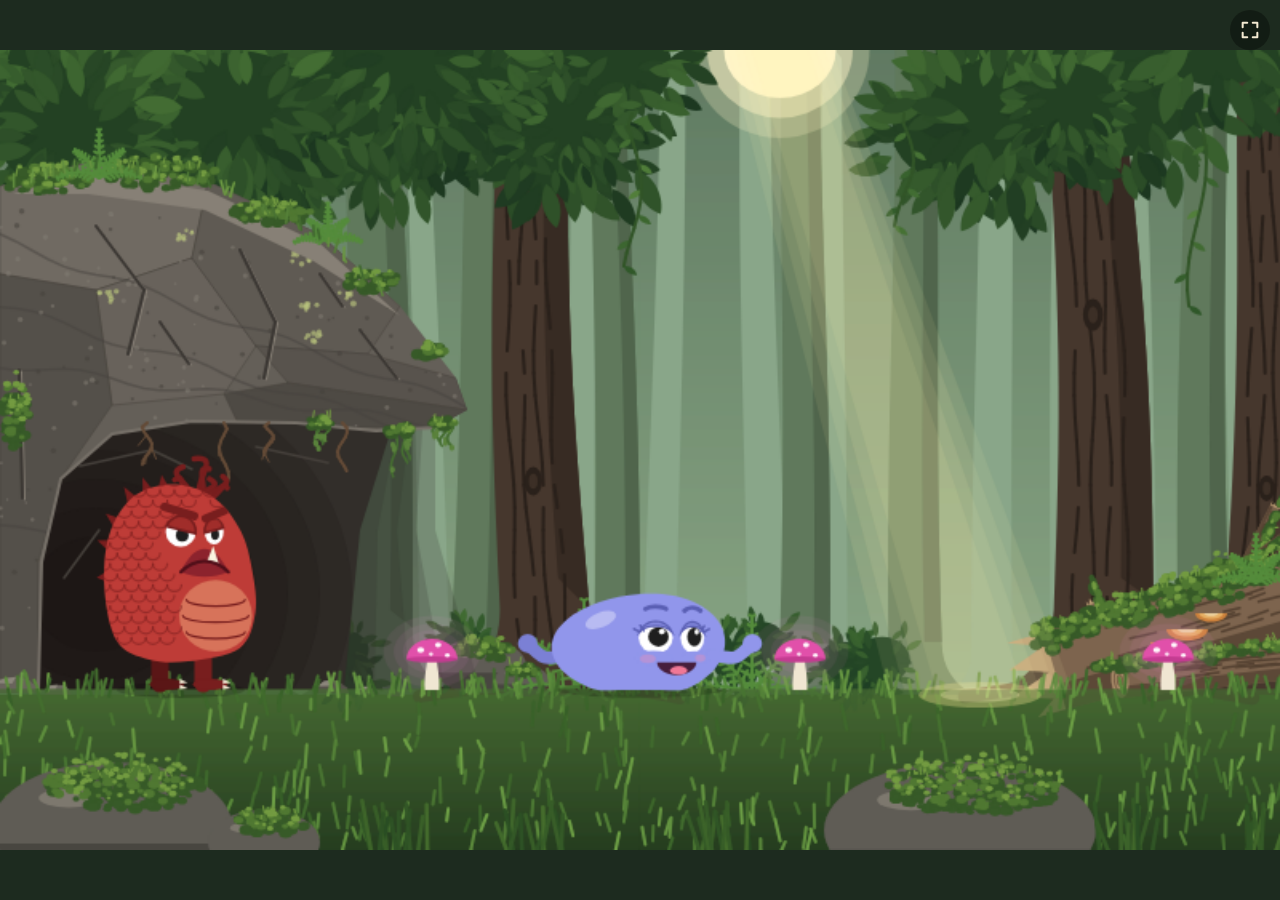
==== index.html @ 1434914a "mobile bug fixes" ====
<!DOCTYPE html>
<html lang="en">
  <head>
    <meta charset="utf-8" />
    <!-- viewport-fit=cover lets the sketch use the whole screen, around any notch -->
    <meta name="viewport" content="width=device-width, initial-scale=1.0, viewport-fit=cover">

    <title>Frank &amp; Frazzle</title>

    <!-- so "Add to Home Screen" opens it like an app, with no browser bars -->
    <link rel="manifest" href="manifest.webmanifest">
    <meta name="apple-mobile-web-app-capable" content="yes">
    <meta name="mobile-web-app-capable" content="yes">
    <meta name="apple-mobile-web-app-title" content="Frank &amp; Frazzle">
    <meta name="apple-mobile-web-app-status-bar-style" content="black-translucent">
    <meta name="theme-color" content="#1d2b1f">
    <link rel="apple-touch-icon" href="icons/apple-touch-icon.png">
    <link rel="icon" type="image/png" href="icons/icon-192.png">

    <link rel="stylesheet" type="text/css" href="style.css">

    <script src="libraries/p5.min.js"></script>
    <script src="libraries/p5.sound.min.js"></script>
  </head>

  <body>
    <!-- only shows up on a phone held upright (see style.css) -->
    <div id="rotate-hint">
      <div class="phone">📱</div>
      <div>Turn your phone sideways to visit Frank &amp; Frazzle</div>
    </div>

    <!-- round buttons in the top-right corner (sketch.js shows the ones that
         make sense on this device) -->
    <div id="corner-buttons">
      <!-- zoom in to fill the screen, or back out to see the whole scene -->
      <button id="zoom-btn" class="corner-btn" aria-label="Zoom in" hidden>
        <svg viewBox="0 0 24 24" width="22" height="22" fill="none" stroke="currentColor"
             stroke-width="2.2" stroke-linecap="round" stroke-linejoin="round">
          <circle cx="10.5" cy="10.5" r="6.5" />
          <path d="M15.5 15.5L21 21M8 10.5h5" />
          <path class="plus-bar" d="M10.5 8v5" />
        </svg>
      </button>

      <!-- only where the browser allows full screen (not on iPhone) -->
      <button id="fullscreen-btn" class="corner-btn" aria-label="Full screen" hidden>
        <svg viewBox="0 0 24 24" width="22" height="22" fill="none" stroke="currentColor"
             stroke-width="2.2" stroke-linecap="round" stroke-linejoin="round">
          <path d="M4 9V4h5M20 9V4h-5M4 15v5h5M20 15v5h-5" />
        </svg>
      </button>
    </div>

    <!-- on iPhone, the only way to hide Safari's bars is Add to Home Screen -->
    <div id="home-screen-tip" hidden>
      <span>For full screen: tap <b>Share</b>
        <svg viewBox="0 0 24 24" width="16" height="16" fill="none" stroke="currentColor"
             stroke-width="2" stroke-linecap="round" stroke-linejoin="round">
          <path d="M12 15V3M8 7l4-4 4 4M6 11H5v10h14V11h-1" />
        </svg>
        then <b>Add to Home Screen</b></span>
      <button id="tip-close" aria-label="Close tip">✕</button>
    </div>

    <script src="sketch.js"></script>
  </body>
</html>
---- style.css ----
/* the dark forest green around the sketch when the screen's shape doesn't
   match the sketch's exactly */
html,
body {
  margin: 0;
  padding: 0;
  height: 100%;
  background: #1d2b1f;
  overflow: hidden;
  touch-action: none; /* no pinch-zooming or scrolling the page */
}

/* the area the sketch can use: the whole screen, minus any notch or rounded
   corners. sketch.js sizes and places the canvas inside it (see fitToScreen) */
main {
  position: fixed;
  top: env(safe-area-inset-top);
  bottom: env(safe-area-inset-bottom);
  left: env(safe-area-inset-left);
  right: env(safe-area-inset-right);
  overflow: hidden;
}

canvas {
  position: absolute;
  display: block;

  /* stop the browser from scrolling, zooming, or popping up a menu
     while you're poking and dragging */
  touch-action: none;
  -webkit-user-select: none;
  user-select: none;
  -webkit-touch-callout: none;
}

/* small round buttons in the top-right corner (zoom, full screen) */
#corner-buttons {
  position: fixed;
  top: calc(env(safe-area-inset-top) + 10px);
  right: calc(env(safe-area-inset-right) + 10px);
  z-index: 5;
  display: flex;
  gap: 8px;
}

.corner-btn {
  width: 40px;
  height: 40px;
  display: flex;
  align-items: center;
  justify-content: center;
  padding: 0;
  border: none;
  border-radius: 50%;
  background: rgba(0, 0, 0, 0.35);
  color: #f3ead2;
  cursor: pointer;
}

.corner-btn[hidden],
#home-screen-tip[hidden] {
  display: none;
}

/* when zoomed in, the zoom button shows a minus instead of a plus */
#zoom-btn.zoomed .plus-bar {
  display: none;
}

/* the iPhone tip: a small pill along the bottom of the screen */
#home-screen-tip {
  position: fixed;
  left: 50%;
  bottom: calc(env(safe-area-inset-bottom) + 10px);
  transform: translateX(-50%);
  z-index: 6;
  display: flex;
  align-items: center;
  gap: 10px;
  padding: 8px 8px 8px 16px;
  border-radius: 999px;
  background: rgba(20, 30, 22, 0.85);
  color: #f3ead2;
  font-family: system-ui, sans-serif;
  font-size: 14px;
  white-space: nowrap;
}

#home-screen-tip svg {
  vertical-align: -3px;
}

#tip-close {
  width: 28px;
  height: 28px;
  border: none;
  border-radius: 50%;
  background: rgba(255, 255, 255, 0.15);
  color: inherit;
  font-size: 13px;
}

/* a message asking phone users to turn their phone sideways */
#rotate-hint {
  display: none;
}

@media (orientation: portrait) and (pointer: coarse) {
  #rotate-hint {
    display: flex;
    position: fixed;
    inset: 0;
    z-index: 10;
    flex-direction: column;
    align-items: center;
    justify-content: center;
    gap: 16px;
    padding: 32px;
    background: #1d2b1f;
    color: #f3ead2;
    font-family: system-ui, sans-serif;
    font-size: 20px;
    text-align: center;
  }

  #rotate-hint .phone {
    font-size: 56px;
    animation: tip 2s ease-in-out infinite;
  }
}

@keyframes tip {
  0%, 30% { transform: rotate(0deg); }
  60%, 100% { transform: rotate(-90deg); }
}
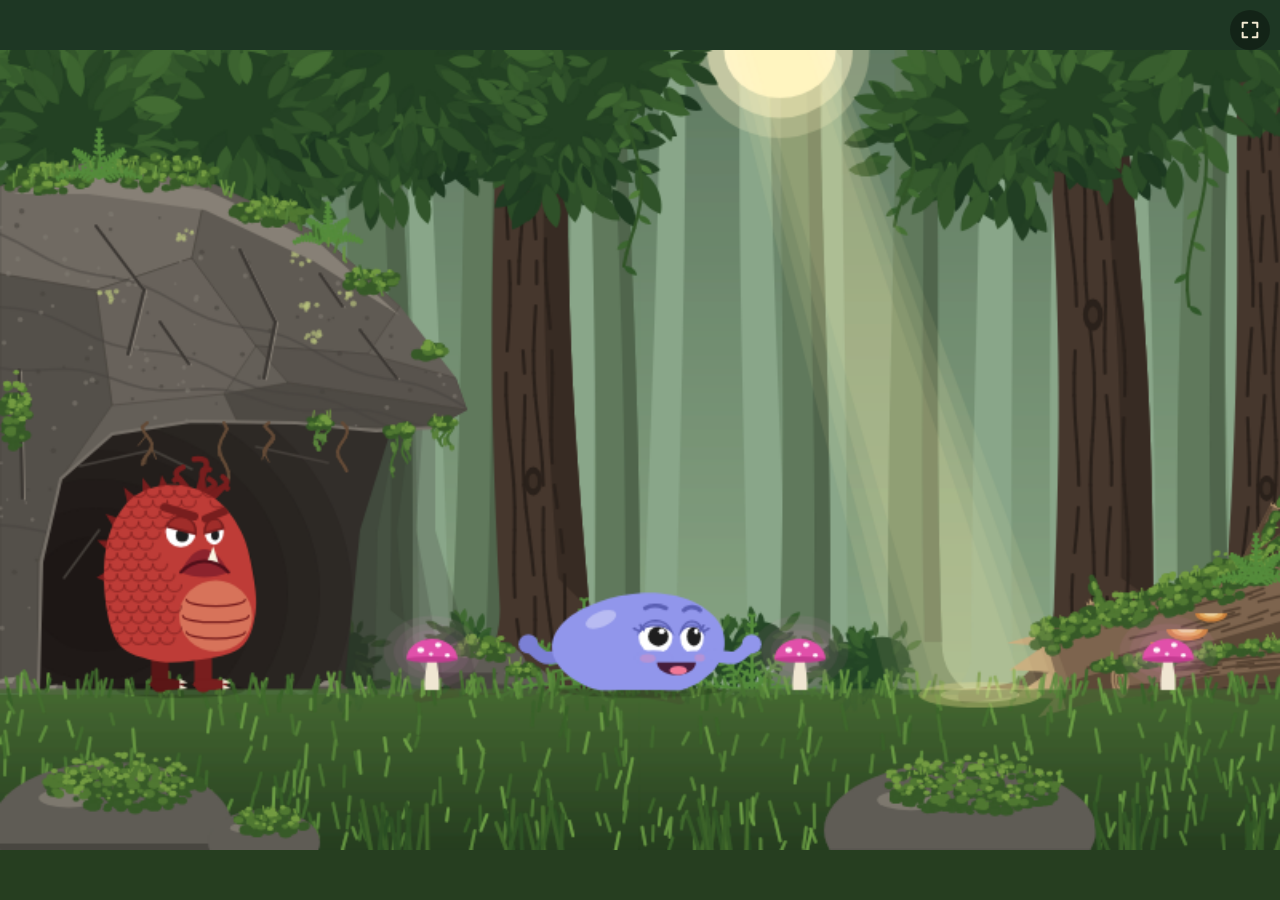
==== commit d170affb: "more mobile updates" ====
--- a/index.html
+++ b/index.html
@@ -24,10 +24,10 @@
   </head>
 
   <body>
-    <!-- only shows up on a phone held upright (see style.css) -->
-    <div id="rotate-hint">
-      <div class="phone">📱</div>
-      <div>Turn your phone sideways to visit Frank &amp; Frazzle</div>
+    <!-- a little tip for phones held upright (see setupRotateTip in sketch.js) -->
+    <div id="rotate-tip" class="tip" hidden>
+      <span><span class="phone">📱</span> Turn sideways for a bigger view</span>
+      <button class="tip-close" aria-label="Close tip">✕</button>
     </div>
 
     <!-- round buttons in the top-right corner (sketch.js shows the ones that
@@ -53,14 +53,14 @@
     </div>
 
     <!-- on iPhone, the only way to hide Safari's bars is Add to Home Screen -->
-    <div id="home-screen-tip" hidden>
+    <div id="home-screen-tip" class="tip" hidden>
       <span>For full screen: tap <b>Share</b>
         <svg viewBox="0 0 24 24" width="16" height="16" fill="none" stroke="currentColor"
              stroke-width="2" stroke-linecap="round" stroke-linejoin="round">
           <path d="M12 15V3M8 7l4-4 4 4M6 11H5v10h14V11h-1" />
         </svg>
         then <b>Add to Home Screen</b></span>
-      <button id="tip-close" aria-label="Close tip">✕</button>
+      <button class="tip-close" aria-label="Close tip">✕</button>
     </div>
 
     <script src="sketch.js"></script>
--- a/style.css
+++ b/style.css
@@ -5,7 +5,9 @@
   margin: 0;
   padding: 0;
   height: 100%;
-  background: #1d2b1f;
+  /* canopy green above the sketch and grass green below it, so on a phone
+     held upright the space around the forest looks like more forest */
+  background: linear-gradient(to bottom, #1e3724 50%, #263e20 50%);
   overflow: hidden;
   touch-action: none; /* no pinch-zooming or scrolling the page */
 }
@@ -58,7 +60,7 @@
 }
 
 .corner-btn[hidden],
-#home-screen-tip[hidden] {
+.tip[hidden] {
   display: none;
 }
 
@@ -67,11 +69,11 @@
   display: none;
 }
 
-/* the iPhone tip: a small pill along the bottom of the screen */
-#home-screen-tip {
+/* tips: small pills, the iPhone one along the bottom of the screen and the
+   "turn sideways" one along the top */
+.tip {
   position: fixed;
   left: 50%;
-  bottom: calc(env(safe-area-inset-bottom) + 10px);
   transform: translateX(-50%);
   z-index: 6;
   display: flex;
@@ -86,11 +88,24 @@
   white-space: nowrap;
 }
 
+#home-screen-tip {
+  bottom: calc(env(safe-area-inset-bottom) + 10px);
+}
+
+#rotate-tip {
+  top: calc(env(safe-area-inset-top) + 60px);   /* below the corner buttons */
+  transition: opacity 0.6s;
+}
+
+#rotate-tip.fading {
+  opacity: 0;
+}
+
 #home-screen-tip svg {
   vertical-align: -3px;
 }
 
-#tip-close {
+.tip-close {
   width: 28px;
   height: 28px;
   border: none;
@@ -100,36 +115,3 @@
   font-size: 13px;
 }
 
-/* a message asking phone users to turn their phone sideways */
-#rotate-hint {
-  display: none;
-}
-
-@media (orientation: portrait) and (pointer: coarse) {
-  #rotate-hint {
-    display: flex;
-    position: fixed;
-    inset: 0;
-    z-index: 10;
-    flex-direction: column;
-    align-items: center;
-    justify-content: center;
-    gap: 16px;
-    padding: 32px;
-    background: #1d2b1f;
-    color: #f3ead2;
-    font-family: system-ui, sans-serif;
-    font-size: 20px;
-    text-align: center;
-  }
-
-  #rotate-hint .phone {
-    font-size: 56px;
-    animation: tip 2s ease-in-out infinite;
-  }
-}
-
-@keyframes tip {
-  0%, 30% { transform: rotate(0deg); }
-  60%, 100% { transform: rotate(-90deg); }
-}
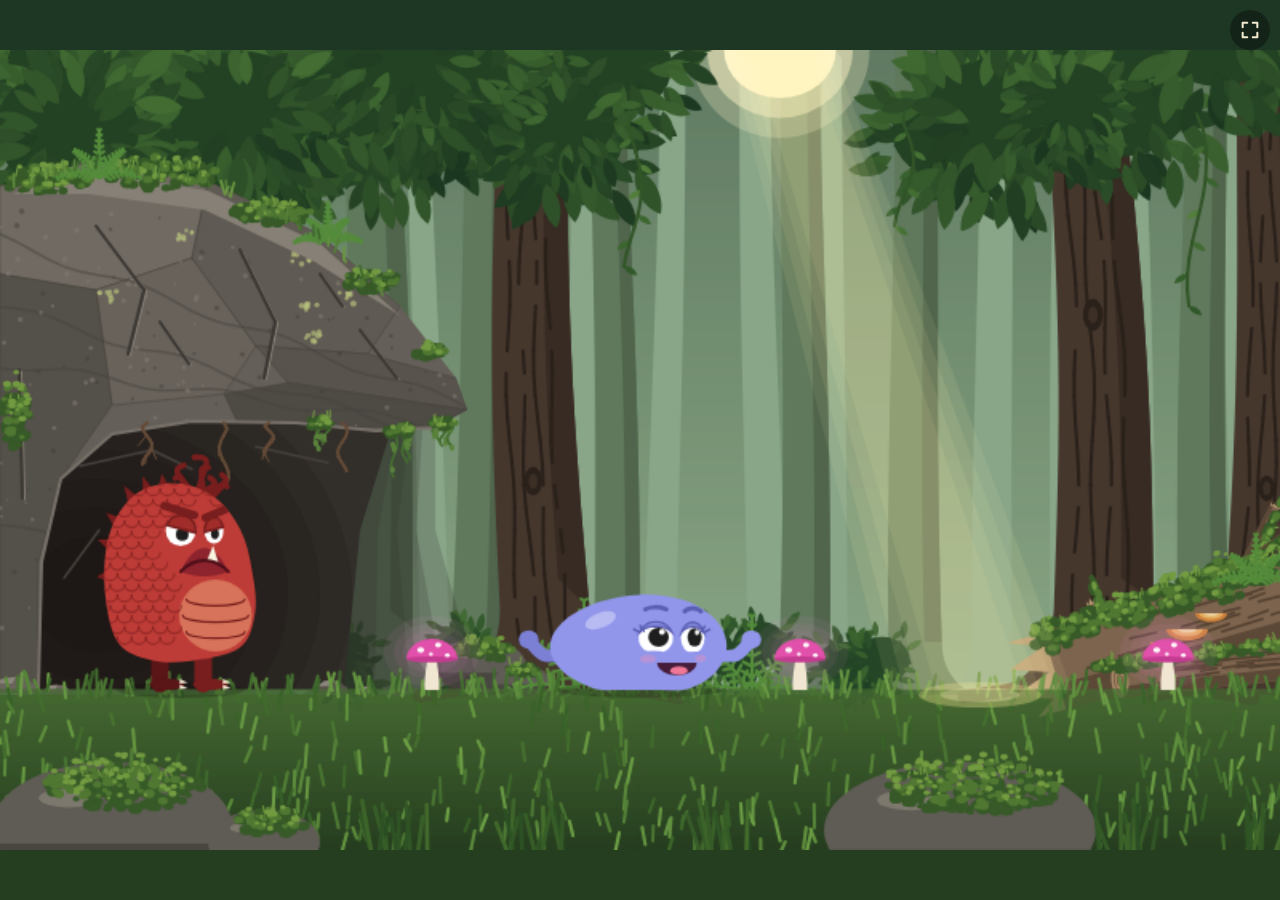
==== commit 916b1185: "Keep the scene fitted when a phone turns back and forth Chrome on Android could leave the page zoome" ====
--- a/index.html
+++ b/index.html
@@ -2,8 +2,10 @@
 <html lang="en">
   <head>
     <meta charset="utf-8" />
-    <!-- viewport-fit=cover lets the sketch use the whole screen, around any notch -->
-    <meta name="viewport" content="width=device-width, initial-scale=1.0, viewport-fit=cover">
+    <!-- viewport-fit=cover lets the sketch use the whole screen, around any notch.
+         The scale is locked at 1 so turning the phone back and forth can't leave
+         the page zoomed in or out (Chrome on Android would otherwise drift). -->
+    <meta name="viewport" content="width=device-width, initial-scale=1.0, minimum-scale=1.0, maximum-scale=1.0, user-scalable=no, viewport-fit=cover">
 
     <title>Frank &amp; Frazzle</title>
 
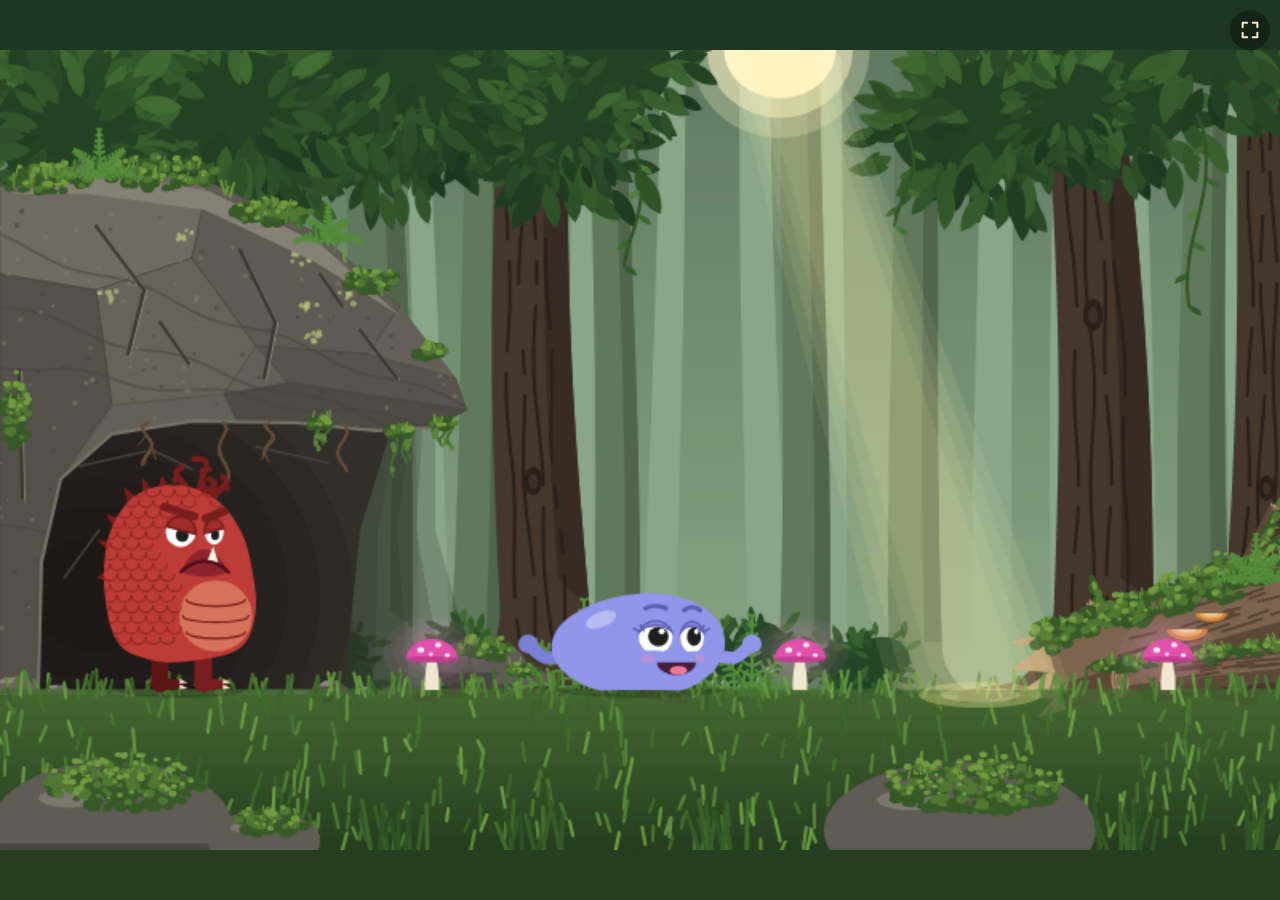
==== commit 24634a33: "Snap page zoom back after rotating, bust old cached files, add ?debug readout Co-Authored-By: Claude" ====
--- a/index.html
+++ b/index.html
@@ -19,7 +19,7 @@
     <link rel="apple-touch-icon" href="icons/apple-touch-icon.png">
     <link rel="icon" type="image/png" href="icons/icon-192.png">
 
-    <link rel="stylesheet" type="text/css" href="style.css">
+    <link rel="stylesheet" type="text/css" href="style.css?v=3">
 
     <script src="libraries/p5.min.js"></script>
     <script src="libraries/p5.sound.min.js"></script>
@@ -65,6 +65,6 @@
       <button class="tip-close" aria-label="Close tip">✕</button>
     </div>
 
-    <script src="sketch.js"></script>
+    <script src="sketch.js?v=3"></script>
   </body>
 </html>
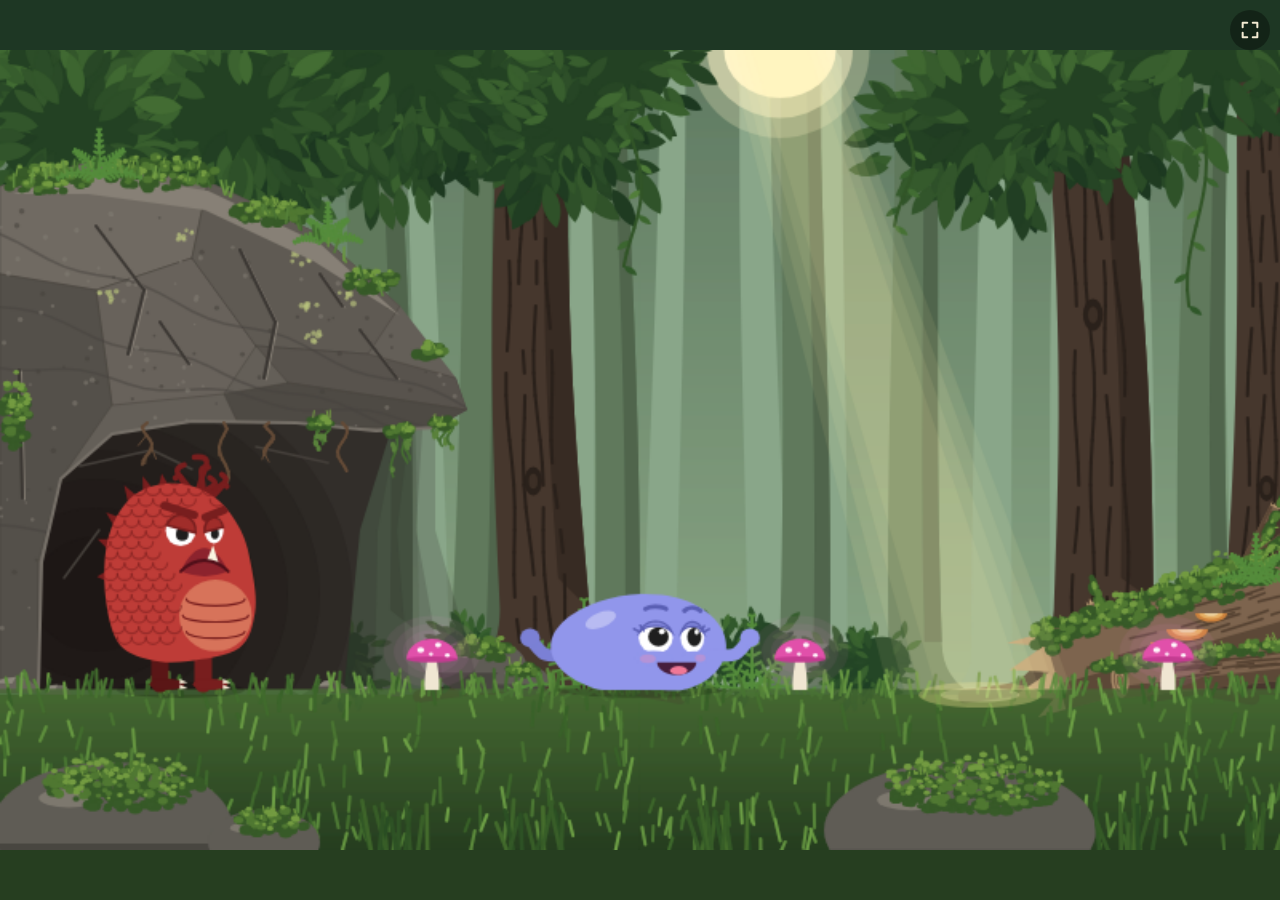
==== commit 9f3e8af8: "Cleanup, frank and frazzle motion changes" ====
--- a/index.html
+++ b/index.html
@@ -19,7 +19,7 @@
     <link rel="apple-touch-icon" href="icons/apple-touch-icon.png">
     <link rel="icon" type="image/png" href="icons/icon-192.png">
 
-    <link rel="stylesheet" type="text/css" href="style.css?v=3">
+    <link rel="stylesheet" type="text/css" href="style.css?v=4">
 
     <script src="libraries/p5.min.js"></script>
     <script src="libraries/p5.sound.min.js"></script>
@@ -28,7 +28,7 @@
   <body>
     <!-- a little tip for phones held upright (see setupRotateTip in sketch.js) -->
     <div id="rotate-tip" class="tip" hidden>
-      <span><span class="phone">📱</span> Turn sideways for a bigger view</span>
+      <span>📱 Turn sideways for a bigger view</span>
       <button class="tip-close" aria-label="Close tip">✕</button>
     </div>
 
@@ -65,6 +65,6 @@
       <button class="tip-close" aria-label="Close tip">✕</button>
     </div>
 
-    <script src="sketch.js?v=3"></script>
+    <script src="sketch.js?v=4"></script>
   </body>
 </html>
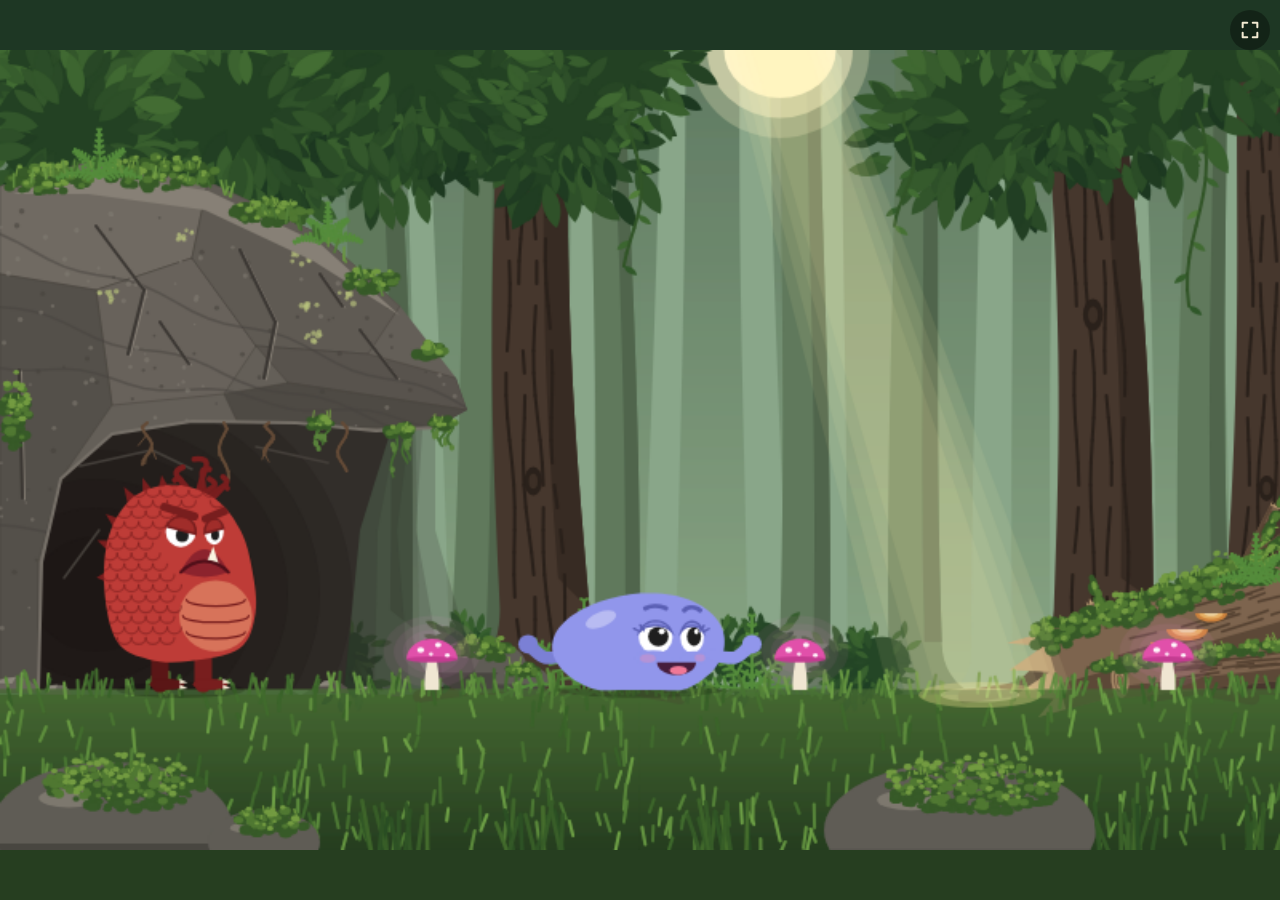
==== commit 2c483470: "Remove p5.sound and the unused giggle hook; rename smoothstep to easeInOut so it doesn't clash with " ====
--- a/index.html
+++ b/index.html
@@ -22,7 +22,6 @@
     <link rel="stylesheet" type="text/css" href="style.css?v=4">
 
     <script src="libraries/p5.min.js"></script>
-    <script src="libraries/p5.sound.min.js"></script>
   </head>
 
   <body>
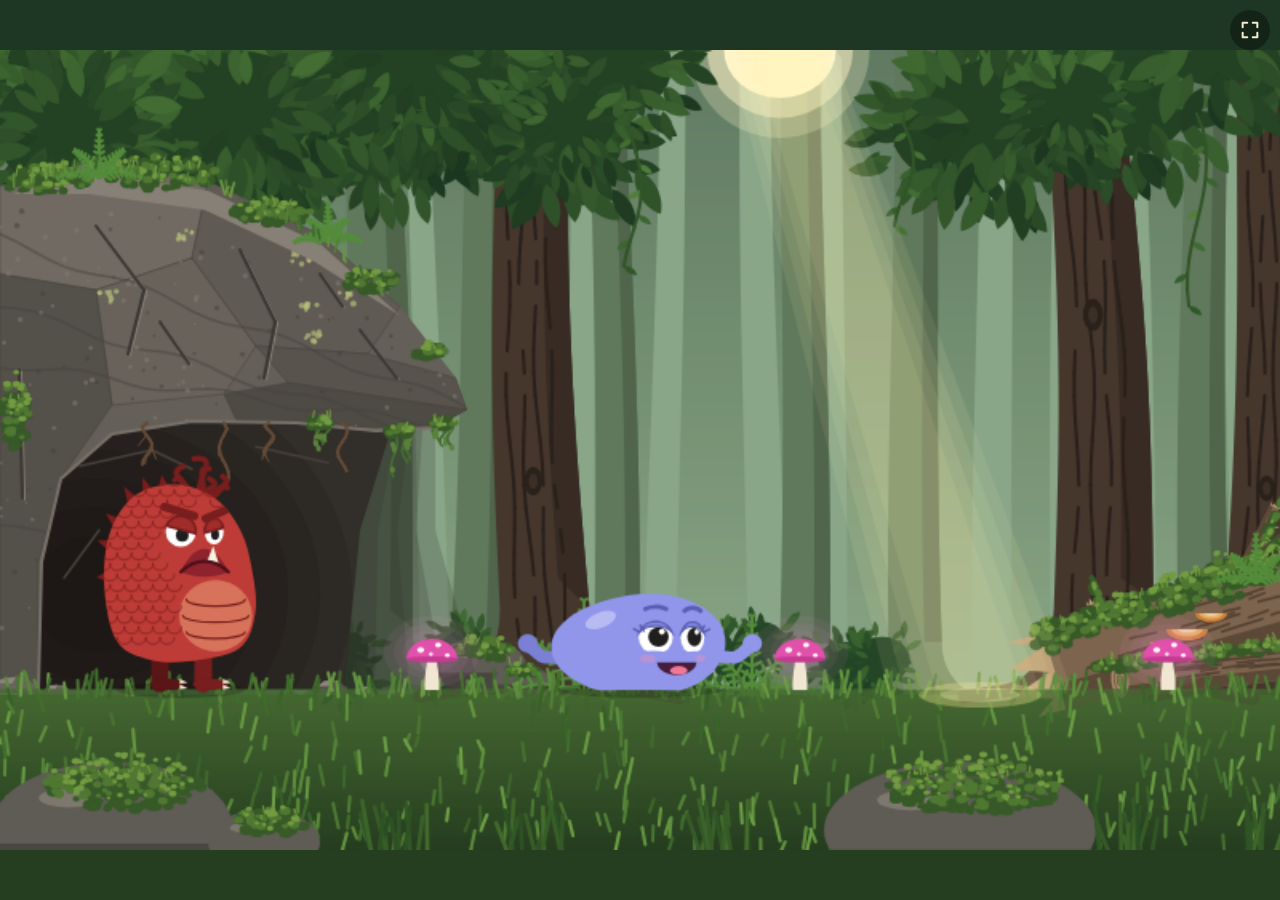
==== commit 1874d518: "Add sound: woods ambience, Frank's shuffle, sit and growl, Frazzle's hops, landings and trip bounces" ====
--- a/index.html
+++ b/index.html
@@ -22,6 +22,7 @@
     <link rel="stylesheet" type="text/css" href="style.css?v=4">
 
     <script src="libraries/p5.min.js"></script>
+    <script src="libraries/p5.sound.min.js"></script>
   </head>
 
   <body>
@@ -64,6 +65,7 @@
       <button class="tip-close" aria-label="Close tip">✕</button>
     </div>
 
-    <script src="sketch.js?v=4"></script>
+    <script src="sounds.js?v=9"></script>
+    <script src="sketch.js?v=9"></script>
   </body>
 </html>
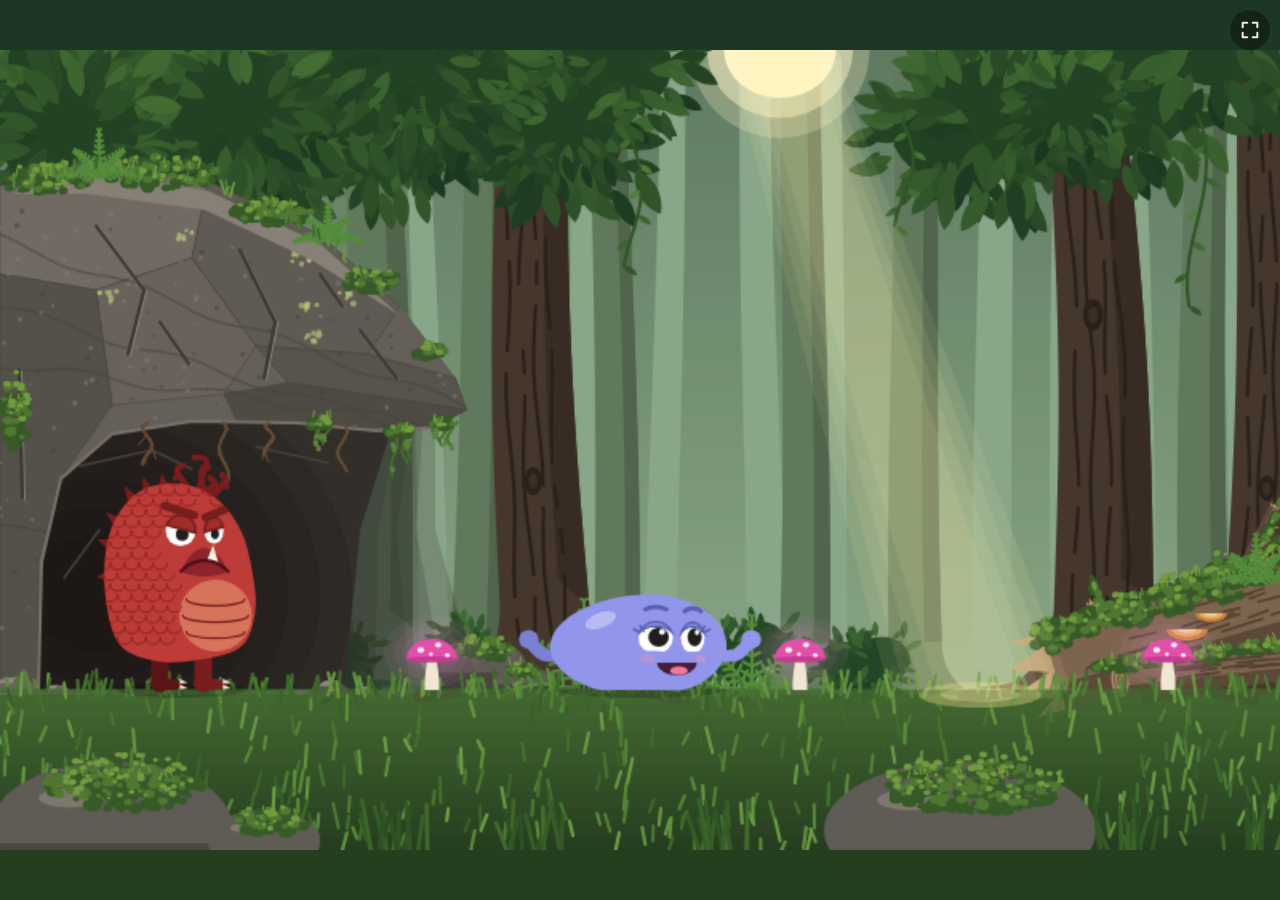
==== commit bf02a4d4: "Add week 8 README notes, R to record a demo video, and a 0.5 s hug-sound delay - README: Week 8 sect" ====
--- a/index.html
+++ b/index.html
@@ -19,7 +19,7 @@
     <link rel="apple-touch-icon" href="icons/apple-touch-icon.png">
     <link rel="icon" type="image/png" href="icons/icon-192.png">
 
-    <link rel="stylesheet" type="text/css" href="style.css?v=4">
+    <link rel="stylesheet" type="text/css" href="style.css?v=5">
 
     <script src="libraries/p5.min.js"></script>
     <script src="libraries/p5.sound.min.js"></script>
@@ -65,7 +65,8 @@
       <button class="tip-close" aria-label="Close tip">✕</button>
     </div>
 
-    <script src="sounds.js?v=9"></script>
-    <script src="sketch.js?v=9"></script>
+    <script src="sounds.js?v=10"></script>
+    <script src="recorder.js?v=10"></script>
+    <script src="sketch.js?v=10"></script>
   </body>
 </html>
--- a/style.css
+++ b/style.css
@@ -60,8 +60,24 @@
 }
 
 .corner-btn[hidden],
-.tip[hidden] {
+.tip[hidden],
+#rec-badge[hidden] {
   display: none;
+}
+
+/* the "recording" sign (press R). It's outside the canvas, so it isn't in
+   the video. */
+#rec-badge {
+  position: fixed;
+  left: 12px;
+  top: 12px;
+  z-index: 7;
+  padding: 4px 10px;
+  border-radius: 999px;
+  background: rgba(0, 0, 0, 0.6);
+  color: #ff6b6b;
+  font: 600 13px/1.4 system-ui, -apple-system, sans-serif;
+  pointer-events: none;
 }
 
 /* when zoomed in, the zoom button shows a minus instead of a plus */
